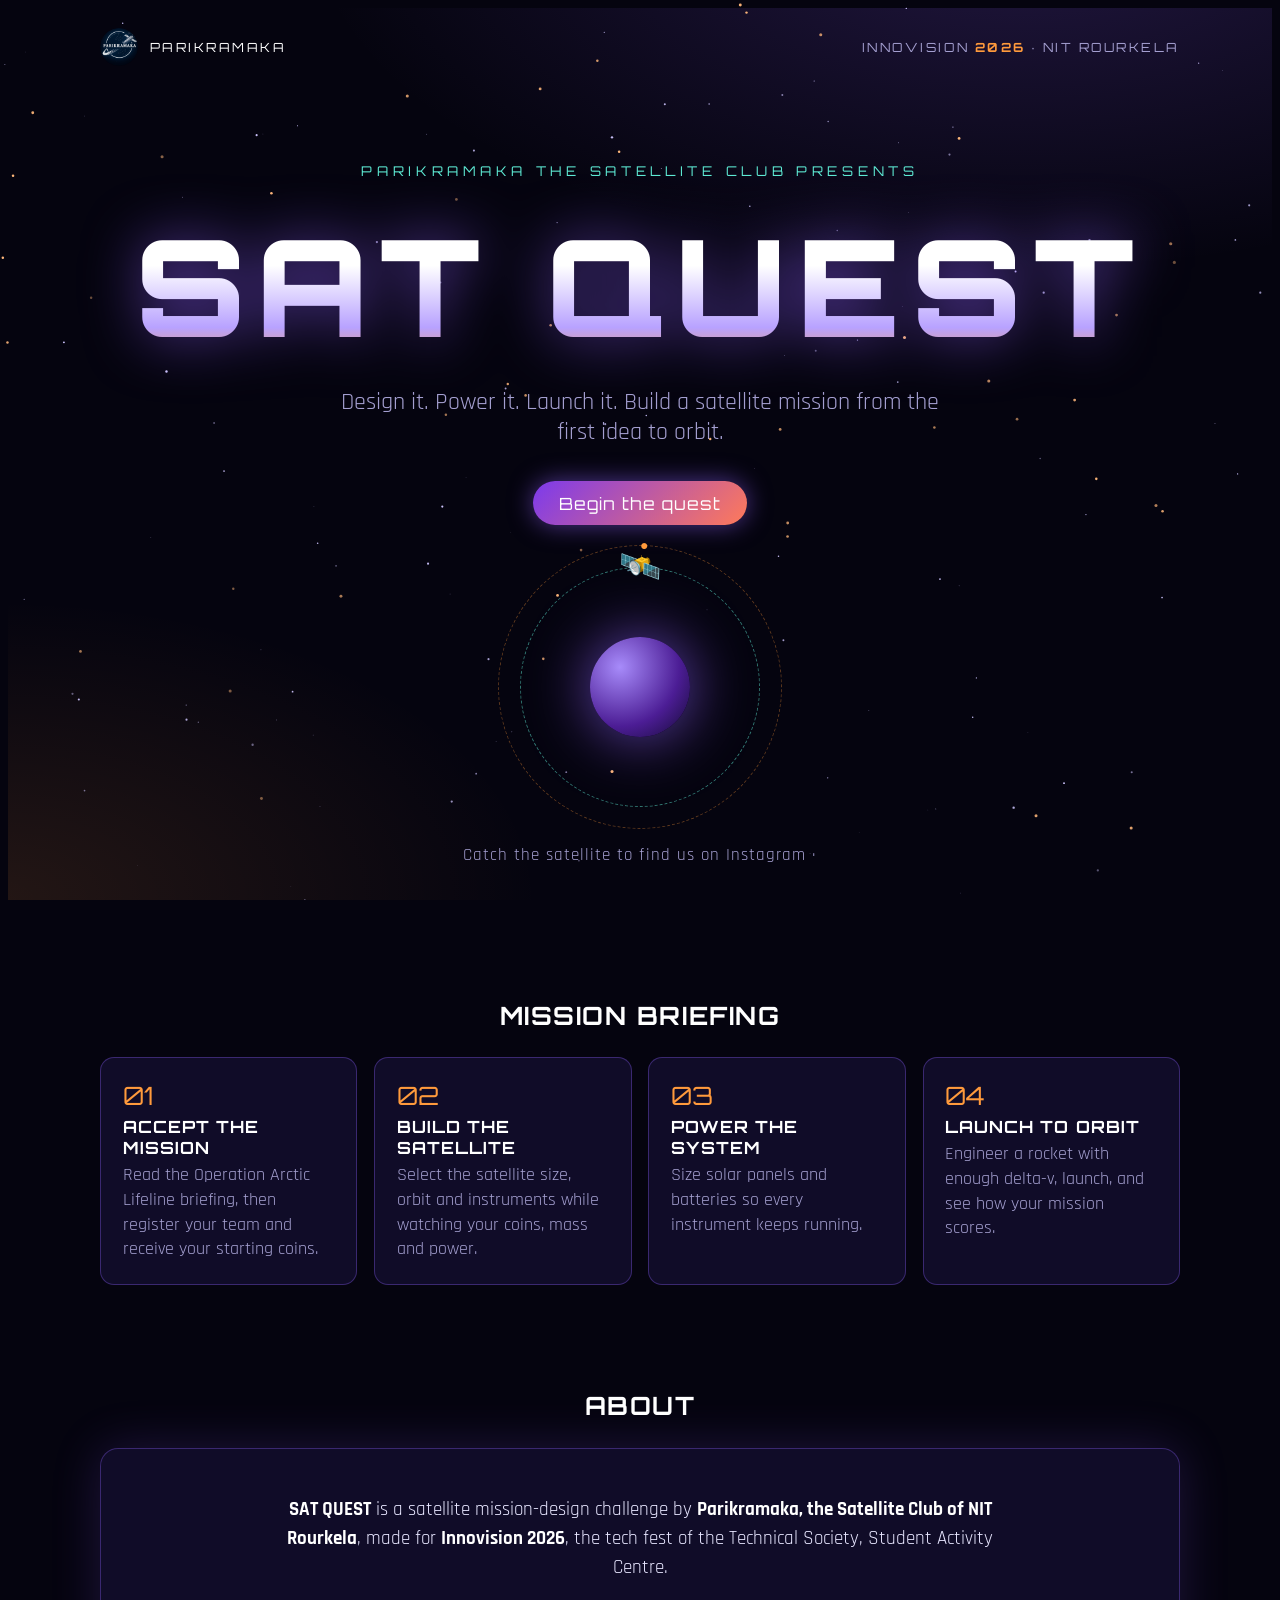
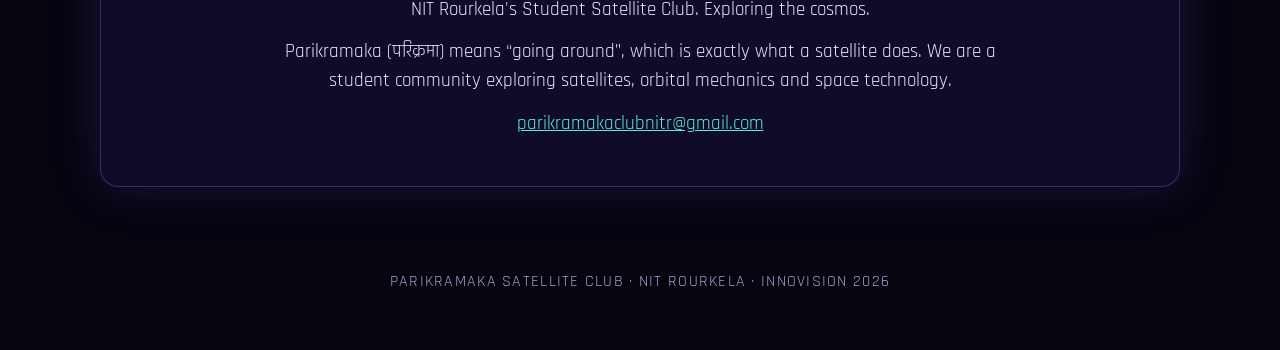
==== index.html @ 0bafdc27 "Initial SATQUEST release" ====
<!DOCTYPE html>
<html lang="en">
<head>
<meta charset="utf-8">
<meta name="viewport" content="width=device-width, initial-scale=1">
<link rel="icon" href="images/parikrama-logo.png"><title>SAT QUEST | Parikramaka Satellite Club, NIT Rourkela</title>
<link rel="preconnect" href="https://fonts.googleapis.com">
<link rel="stylesheet" href="https://fonts.googleapis.com/css2?family=Orbitron:wght@500;700;900&family=Rajdhani:wght@400;500;600;700&display=swap">
<link rel="stylesheet" href="css/satquest.css">
<script src="js/config.js"></script>
<script src="js/satquest-core.js"></script>
</head>
<body class="sq-home">
<canvas id="stars"></canvas>
<section id="sqBrief" class="sqbrief" hidden aria-labelledby="sqBriefTitle">
  <div class="sqbrief-in">
    <div class="sq-eyebrow">CLASSIFIED MISSION BRIEFING</div>
    <h1 id="sqBriefTitle" class="sqbrief-title">OPERATION ARCTIC LIFELINE</h1>
    <svg class="sqbrief-hero" viewBox="0 0 800 260" role="img" aria-label="Earth seen from orbit with a satellite on a highly inclined elliptical orbit linking to an Arctic research station">
      <defs>
        <radialGradient id="bgE" cx="50%" cy="35%" r="70%"><stop offset="0" stop-color="#5eead4" stop-opacity=".95"/><stop offset=".55" stop-color="#2b5fb8"/><stop offset="1" stop-color="#0b1440"/></radialGradient>
        <linearGradient id="bgIce" x1="0" y1="0" x2="0" y2="1"><stop offset="0" stop-color="#e8f7ff"/><stop offset="1" stop-color="#9fd8ee"/></linearGradient>
      </defs>
      <g fill="#cfc6ff"><circle cx="40" cy="30" r="1.5"/><circle cx="120" cy="80" r="1"/><circle cx="700" cy="40" r="1.5"/><circle cx="640" cy="110" r="1"/><circle cx="90" cy="200" r="1"/><circle cx="740" cy="190" r="1.2"/><circle cx="330" cy="22" r="1"/></g>
      <circle cx="400" cy="400" r="270" fill="url(#bgE)"/>
      <path d="M 235 196 Q 400 112 565 196 Q 520 150 400 140 Q 280 150 235 196 Z" fill="url(#bgIce)" opacity=".95"/>
      <ellipse cx="400" cy="130" rx="300" ry="95" fill="none" stroke="#8b5cf6" stroke-width="2" stroke-dasharray="3 7" transform="rotate(-8 400 130)"/>
      <ellipse cx="400" cy="150" rx="150" ry="205" fill="none" stroke="#ff9a3c" stroke-width="2" stroke-dasharray="8 6" transform="rotate(14 400 150)"/>
      <g transform="translate(528 38)"><rect x="-10" y="-5" width="20" height="10" rx="2" fill="#ff9a3c"/><rect x="-24" y="-3" width="12" height="6" fill="#8b5cf6"/><rect x="12" y="-3" width="12" height="6" fill="#8b5cf6"/></g>
      <path d="M 520 46 Q 470 120 412 150" fill="none" stroke="#5eead4" stroke-width="2.5" stroke-dasharray="2 6" stroke-linecap="round"/>
      <path d="M 520 52 Q 480 112 418 156" fill="none" stroke="#5eead4" stroke-width="1" opacity=".5"/>
      <g transform="translate(400 146)"><path d="M -14 8 A 14 14 0 0 1 14 8 Z" fill="#fff"/><rect x="-18" y="8" width="36" height="3" fill="#0b1440"/><line x1="0" y1="-6" x2="0" y2="-20" stroke="#fff" stroke-width="2"/><circle cx="0" cy="-22" r="3" fill="#ff9a3c"/></g>
      <text x="400" y="248" fill="#a49fd0" font-family="Rajdhani,sans-serif" font-size="14" text-anchor="middle" letter-spacing="3">ARCTIC OUTPOST &middot; HIGH-INCLINATION ORBIT &middot; DATA LINK</text>
    </svg>

    <div class="sqbrief-grid">
      <article class="sqbrief-card">
        <svg viewBox="0 0 240 120" role="img" aria-label="Arctic research station under an aurora"><rect width="240" height="120" fill="#0a0f2e"/><path d="M0 40 Q 60 10 120 36 T 240 24 V 60 Q 180 70 120 56 T 0 64 Z" fill="#5eead4" opacity=".28"/><path d="M0 60 Q 80 36 150 56 T 240 48 V 70 Q 160 80 90 70 T 0 78 Z" fill="#8b5cf6" opacity=".3"/><path d="M0 92 Q 60 82 120 92 T 240 90 V 120 H 0 Z" fill="#dff3ff"/><path d="M0 104 Q 80 98 140 106 T 240 102 V 120 H 0 Z" fill="#b6e3f5"/><path d="M92 92 A 22 22 0 0 1 136 92 Z" fill="#ff9a3c"/><rect x="110" y="82" width="8" height="10" fill="#0a0f2e"/><line x1="160" y1="92" x2="160" y2="58" stroke="#e8e6ff" stroke-width="2"/><path d="M148 62 Q160 48 172 62" fill="none" stroke="#e8e6ff" stroke-width="2"/><circle cx="160" cy="56" r="2.5" fill="#ff9a3c"/><g fill="#fff"><circle cx="30" cy="14" r="1"/><circle cx="200" cy="10" r="1"/><circle cx="70" cy="26" r="1"/></g></svg>
        <h2>THE BACKGROUND</h2>
        <p>Global climate research heavily relies on data gathered from the most extreme environments on Earth. Currently, an international team of scientists has established a crucial, year-round research outpost deep within the Arctic Circle. This region experiences harsh environmental conditions, prolonged periods of darkness, and absolute geographical isolation.</p>
      </article>
      <article class="sqbrief-card crisis">
        <svg viewBox="0 0 240 120" role="img" aria-label="An equatorial satellite whose signal is blocked by the curvature of the Earth"><rect width="240" height="120" fill="#0a0f2e"/><circle cx="120" cy="190" r="110" fill="#2b5fb8"/><path d="M 40 118 Q 120 62 200 118 Q 160 92 120 90 Q 80 92 40 118 Z" fill="#e8f7ff"/><circle cx="120" cy="86" r="3" fill="#ff9a3c"/><g transform="translate(206 70)"><rect x="-6" y="-3" width="12" height="6" fill="#ff9a3c"/><rect x="-15" y="-2" width="8" height="4" fill="#8b5cf6"/><rect x="7" y="-2" width="8" height="4" fill="#8b5cf6"/></g><path d="M 200 74 L 140 90" stroke="#ff4d6d" stroke-width="2" stroke-dasharray="4 4"/><g stroke="#ff4d6d" stroke-width="3" stroke-linecap="round"><line x1="146" y1="68" x2="158" y2="80"/><line x1="158" y1="68" x2="146" y2="80"/></g></svg>
        <h2>THE CRISIS</h2>
        <p>The research team is facing a critical logistical emergency. Their polar location is a severe "dead zone" for standard global networks. Because most conventional space infrastructure orbits directly over the equator, the physical curvature of the Earth permanently blocks their signals from reaching the Arctic outpost. Without a stable, high-bandwidth connection, the team is completely cut off, unable to transmit their heavy climate models back to headquarters and, crucially, unable to call for emergency support.</p>
      </article>
      <article class="sqbrief-card">
        <svg viewBox="0 0 240 120" role="img" aria-label="A satellite on an elliptical orbit above the pole linking to the outpost"><rect width="240" height="120" fill="#0a0f2e"/><circle cx="120" cy="205" r="120" fill="#2b5fb8"/><path d="M 60 106 Q 120 74 180 106 Q 150 90 120 88 Q 90 90 60 106 Z" fill="#e8f7ff"/><ellipse cx="120" cy="64" rx="104" ry="46" fill="none" stroke="#8b5cf6" stroke-width="1.5" stroke-dasharray="3 5"/><g transform="translate(168 26)"><rect x="-6" y="-3" width="12" height="6" fill="#ff9a3c"/><rect x="-15" y="-2" width="8" height="4" fill="#8b5cf6"/><rect x="7" y="-2" width="8" height="4" fill="#8b5cf6"/></g><path d="M 164 32 Q 148 62 124 88" fill="none" stroke="#5eead4" stroke-width="2" stroke-dasharray="2 5" stroke-linecap="round"/><path d="M 112 90 A 8 8 0 0 1 128 90 Z" fill="#ff9a3c"/></svg>
        <h2>THE DIRECTIVE</h2>
        <p>Your space agency has been contracted to bridge this geographical gap. You must design and launch a specialized space mission to establish a continuous, reliable link with the isolated researchers. To succeed, your team must analyze the geographical constraints of the target area, select the appropriate onboard technology to process and transmit heavy data loads, and calculate the exact trajectory required to keep the outpost connected to the outside world.</p>
      </article>
    </div>
    <div class="sqbrief-act"><button class="fancy" id="sqAccept">ACCEPT MISSION</button> <button class="sq-cancel" id="sqBriefX">Back</button></div>
  </div>
</section>

<div id="sqModal" class="sqmodal" hidden><div class="sqbox2">
  <div class="sq-eyebrow">MISSION CONTROL</div>
  <h2>Register your team</h2>
  <p id="sqRules"></p>
  <label class="sqlab" for="sqTeam">Team name</label>
  <input id="sqTeam" maxlength="30" placeholder="Team name" autocomplete="off">
  <label class="sqlab" for="sqCoinsIn">Starting coins (organiser enters this)</label>
  <input id="sqCoinsIn" type="number" inputmode="numeric" min="1" step="1" placeholder="e.g. 600">
  <label class="sqlab" for="sqPassword">Mission password</label>
  <input id="sqPassword" type="password" inputmode="numeric" maxlength="6" placeholder="Enter organiser password" autocomplete="off">
  <div class="sqerr" id="sqErr" role="alert" aria-live="polite"></div>
  <button class="fancy" id="sqGo">BEGIN MISSION</button> <button class="sq-cancel" id="sqX">Cancel</button>
</div></div>
<div class="sq-wrap">
  <div class="sq-top"><span class="sq-brand"><img src="images/parikrama-logo.png" alt="Parikramaka logo"><span>PARIKRAMAKA</span></span><span>INNOVISION <b>2026</b> &middot; NIT ROURKELA</span></div>

  <section class="sq-hero">
    
    <div class="sq-eyebrow">PARIKRAMAKA THE SATELLITE CLUB PRESENTS</div>
    <h1 class="sq-title">SAT QUEST</h1>
    <p class="sq-tag">Design it. Power it. Launch it. Build a satellite mission from the first idea to orbit.</p>
    <button class="fancy sq-cta" id="begin">Begin the quest</button>
    <div class="sq-orbit">
      <div class="ring r2"></div>
      <div class="ring" id="ring"><a class="sat" id="sat" href="https://www.instagram.com/parikramaka_nitr/" target="_blank" rel="noopener" aria-label="Parikramaka on Instagram">🛰️</a></div>
      <a class="planet" id="planet" href="https://github.com/himanshupradhann" target="_blank" rel="noopener" aria-label="GitHub"></a>
    </div>
    <p class="sq-hint" id="hint">Catch the satellite to find us on Instagram &middot;</p>
    </section>

  <section class="sq-sec">
    <h2>MISSION BRIEFING</h2>
    <div class="sq-grid">
      <div class="sq-card"><div class="n">01</div><h3>ACCEPT THE MISSION</h3><p>Read the Operation Arctic Lifeline briefing, then register your team and receive your starting coins.</p></div>
      <div class="sq-card"><div class="n">02</div><h3>BUILD THE SATELLITE</h3><p>Select the satellite size, orbit and instruments while watching your coins, mass and power.</p></div>
      <div class="sq-card"><div class="n">03</div><h3>POWER THE SYSTEM</h3><p>Size solar panels and batteries so every instrument keeps running.</p></div>
      <div class="sq-card"><div class="n">04</div><h3>LAUNCH TO ORBIT</h3><p>Engineer a rocket with enough delta-v, launch, and see how your mission scores.</p></div>
    </div>
  </section>

  <section class="sq-sec" id="about">
    <h2>ABOUT</h2>
    <div class="sq-about">
      <p><strong>SAT QUEST</strong> is a satellite mission-design challenge by <strong>Parikramaka, the Satellite Club of NIT Rourkela</strong>, made for <strong>Innovision 2026</strong>, the tech fest of the Technical Society, Student Activity Centre.</p>
      <p>NIT Rourkela's Student Satellite Club. Exploring the cosmos.</p>
      <p>Parikramaka (परिक्रमा) means &ldquo;going around&rdquo;, which is exactly what a satellite does. We are a student community exploring satellites, orbital mechanics and space technology.</p>
      <p><a href="mailto:parikramakaclubnitr@gmail.com">parikramakaclubnitr@gmail.com</a></p>
    </div>
  </section>

  <div class="sq-foot">PARIKRAMAKA SATELLITE CLUB &middot; NIT ROURKELA &middot; INNOVISION 2026</div>
</div>
<script>
(function(){
var $=function(i){return document.getElementById(i)},brief=$('sqBrief'),m=$('sqModal'),team=$('sqTeam'),coins=$('sqCoinsIn'),password=$('sqPassword'),err=$('sqErr'),Core=window.SQCore;
$('sqRules').innerHTML='You have <b>'+((window.SQ&&SQ.TIME_LIMIT_MIN)||20)+' minutes</b> once you press Begin Mission. Your coin balance is shown at all times.';
function openBrief(){brief.hidden=false;document.body.classList.add('sq-lock');brief.scrollTop=0;if(history.replaceState)history.replaceState(null,'','#briefing')}
function closeAll(){brief.hidden=true;m.hidden=true;document.body.classList.remove('sq-lock');if(history.replaceState)history.replaceState(null,'',location.pathname)}
function openStart(){brief.hidden=true;m.hidden=false;err.textContent='';password.value='';team.focus()}
var s=Core.session();
if(s&&!s.done){ // a team is mid-mission on this phone: offer to resume, never wipe silently
  var r=document.createElement('button');r.className='fancy sq-cta';r.textContent='Resume mission: '+s.team;r.style.marginLeft='.6rem';
  r.onclick=function(){location.href='advanced.html'};$('begin').parentNode.insertBefore(r,$('begin').nextSibling)}
$('begin').onclick=openBrief;$('sqBriefX').onclick=closeAll;$('sqAccept').onclick=openStart;$('sqX').onclick=closeAll;
if(location.hash==='#briefing'||location.hash==='#start')openBrief();
function go(){var t=team.value.trim(),c=parseInt(coins.value,10);
 if(password.value!=='987654'){err.textContent='Incorrect mission password. Please contact the organiser.';password.focus();return}
 if(t.length<2){err.textContent='Please enter a team name.';return}
 if(!(c>0)||String(coins.value).indexOf('.')>=0){err.textContent='Enter the starting coins as a whole number above 0.';return}
 var cur=Core.session();
 if(cur&&!cur.done&&!confirm('Team "'+cur.team+'" is still mid-mission on this phone. Starting a new team will erase its saved progress. Continue?'))return;
 if(!Core.begin(t,c)){err.textContent='Could not save on this browser. Turn off private browsing and try again.';return}
 location.href='advanced.html'}
$('sqGo').onclick=go;team.onkeydown=function(e){if(e.key==='Enter')coins.focus()};coins.onkeydown=function(e){if(e.key==='Enter')password.focus()};password.onkeydown=function(e){if(e.key==='Enter')go()};
})();
(function(){var ring=document.getElementById('ring'),sat=document.getElementById('sat'),pl=document.getElementById('planet'),h=document.getElementById('hint'),d=h.innerHTML;
function on(t){return function(){ring.classList.add('paused');h.textContent=t}}function off(){ring.classList.remove('paused');h.innerHTML=d}
sat.addEventListener('mouseenter',on('Satellite locked. Follow Parikramaka on Instagram'));sat.addEventListener('mouseleave',off);
sat.addEventListener('focus',on('Satellite locked. Follow Parikramaka on Instagram'));sat.addEventListener('blur',off);
pl.addEventListener('mouseenter',function(){h.textContent='Open our GitHub'});pl.addEventListener('mouseleave',function(){h.innerHTML=d})})();
(function(){var c=document.getElementById('stars'),x=c.getContext('2d'),s=[];
function r(){c.width=innerWidth;c.height=innerHeight;s=[];for(var i=0;i<160;i++)s.push({x:Math.random()*c.width,y:Math.random()*c.height,r:Math.random()*1.4+.2,p:Math.random()*6})}
function d(t){x.clearRect(0,0,c.width,c.height);s.forEach(function(a){x.globalAlpha=.4+.6*Math.abs(Math.sin(t/1200+a.p));x.fillStyle=a.r>1.2?'#ffb77a':'#cfc6ff';x.beginPath();x.arc(a.x,a.y,a.r,0,7);x.fill()});requestAnimationFrame(d)}
addEventListener('resize',r);r();d(0)})();
document.addEventListener('keydown', function (event) {
    if (
        event.key === 'F12' ||
        (event.ctrlKey && event.key === 'U') ||
        (event.ctrlKey && event.shiftKey && (event.key === 'I' || event.key === 'J'))
    ) {
        event.preventDefault();
    }
});

</script>
</body>
</html>
---- css/satquest.css ----
:root{--bg:#05040f;--panel:rgba(20,16,48,.78);--line:rgba(139,92,246,.35);--violet:#8b5cf6;--teal:#5eead4;--orange:#ff9a3c;--text:#e8e6ff;--muted:#a49fd0}
html,body{background:var(--bg)!important;color:var(--text)!important;font-family:'Rajdhani','Helvetica Neue',Arial,sans-serif!important;font-size:105%}
body{background:radial-gradient(1200px 600px at 80% -10%,rgba(139,92,246,.22),transparent 60%),radial-gradient(900px 500px at 0% 100%,rgba(255,154,60,.12),transparent 60%),var(--bg)!important;background-attachment:fixed!important}
h1,h2,h3,h4,#bar h1,button.fancy,nav a{font-family:'Orbitron','Rajdhani',sans-serif!important;letter-spacing:.06em}
h1,h2,h3,h4,strong,label{color:#fff!important}
a{color:var(--teal)}
header,#bar,.dropdown{background:rgba(5,4,15,.88)!important;background-image:none!important;border-bottom:1px solid var(--line);backdrop-filter:blur(8px)}
.sq-logo{font-family:'Orbitron',sans-serif;font-weight:900;color:#fff;letter-spacing:.18em;font-size:1.05em;text-decoration:none}
.sq-logo b{color:var(--orange);margin-left:.35em;font-weight:900}
#bar a{text-decoration:none}
nav{background:rgba(10,8,30,.85)!important;border-bottom:1px solid var(--line)}
nav a{color:var(--text)!important}nav a:hover{color:var(--teal)!important}
.view,.padded,.container,.fullpage{color:var(--text)}
.fullpage .container,#messages>*,#summary>*{background:var(--panel)!important;border:1px solid var(--line);border-radius:14px;box-shadow:0 0 40px rgba(139,92,246,.2)}
.list>*,.item,.option,.listitem,.card{background:var(--panel)!important;border:1px solid var(--line)!important;color:var(--text)!important;border-radius:10px}
.list>*:hover,.item:hover,.option:hover{border-color:var(--teal)!important;box-shadow:0 0 18px rgba(94,234,212,.35)}
.selected,.active,.chosen{border-color:var(--orange)!important;box-shadow:0 0 22px rgba(255,154,60,.45)!important}
.blueprint,.isogrid{background-color:#0a0820!important;border:1px solid var(--line);border-radius:12px}
button.fancy,button.btn,.btn{background:linear-gradient(135deg,#7c3aed,#ff7a59)!important;color:#fff!important;border:0!important;border-radius:999px;padding:.7em 1.6em;text-shadow:none;box-shadow:0 0 24px rgba(139,92,246,.55);cursor:pointer}
button.fancy:hover{filter:brightness(1.15);box-shadow:0 0 34px rgba(255,154,60,.6)}
button.fancy:disabled{background:#2a2750!important;box-shadow:none;color:#777!important}
select,input{background:#0e0b2a;color:var(--text);border:1px solid var(--line);border-radius:6px}
.coin-icon,.weight-icon,.power-icon{filter:hue-rotate(40deg)}
#progressbar{background:#120f30!important}.progress-inner{background:linear-gradient(90deg,var(--violet),var(--teal),var(--orange))!important}
#overlay{background:#05040f!important;color:var(--teal);font-family:'Orbitron',sans-serif;letter-spacing:.2em}
/* landing page */
body.sq-home{overflow-x:hidden}
#stars{position:fixed;inset:0;z-index:0;width:100%;height:100%}
.sq-wrap{position:relative;z-index:1;max-width:1080px;margin:0 auto;padding:0 1.4rem}
.sq-top{display:flex;justify-content:space-between;align-items:center;padding:1.2rem 0;font-family:'Orbitron',sans-serif;font-size:.75rem;letter-spacing:.2em;color:var(--muted)}
.sq-top b{color:var(--orange)}
.sq-hero{text-align:center;padding:4.5rem 0 3rem}
.sq-eyebrow{font-family:'Orbitron',sans-serif;letter-spacing:.35em;font-size:.8rem;color:var(--teal)}
.sq-title{font-family:'Orbitron',sans-serif;font-weight:900;font-size:clamp(3rem,12vw,8rem);line-height:1;margin:.3em 0 .1em;letter-spacing:.08em;background:linear-gradient(180deg,#fff 30%,#b8a2ff 70%,var(--orange));-webkit-background-clip:text;background-clip:text;color:transparent!important;filter:drop-shadow(0 0 28px rgba(139,92,246,.6))}
.sq-tag{font-size:1.4rem;color:var(--muted);max-width:640px;margin:0 auto 2rem}
.sq-orbit{position:relative;width:200px;height:200px;margin:2.5rem auto 0}
.sq-orbit .planet{position:absolute;inset:55px;display:block;cursor:pointer;transition:.3s;border-radius:50%;background:radial-gradient(circle at 30% 30%,#a78bfa,#4c1d95 60%,#120a30);box-shadow:0 0 60px rgba(139,92,246,.7)}
.sq-orbit .ring{position:absolute;inset:0;border:1px dashed rgba(94,234,212,.5);border-radius:50%;animation:spin 9s linear infinite;pointer-events:none;z-index:2}
.sq-orbit .sat{position:absolute;top:-20px;left:50%;margin-left:-20px;width:40px;height:40px;display:flex;align-items:center;justify-content:center;font-size:28px;text-decoration:none;pointer-events:auto;cursor:pointer;animation:spin 9s linear infinite reverse;border-radius:50%;transition:box-shadow .2s}
.sq-orbit .sat:hover,.sq-orbit .sat:focus{box-shadow:0 0 22px 6px rgba(255,154,60,.7);background:rgba(255,154,60,.15);outline:none}
.sq-orbit .ring.paused,.sq-orbit .ring.paused .sat{animation-play-state:paused}
.sq-orbit .planet:hover{box-shadow:0 0 90px rgba(94,234,212,.8);transform:scale(1.06)}
.sq-hint{text-align:center;color:var(--muted);font-size:1rem;letter-spacing:.06em;margin-top:2.2rem;min-height:1.5em}
.sq-brand{display:flex;align-items:center;gap:.7rem;color:#fff}.sq-brand img{width:38px;height:38px;border-radius:50%}
.sq-herologo{width:130px;height:130px;border-radius:50%;box-shadow:0 0 40px rgba(139,92,246,.6);margin-bottom:1.2rem}
.sq-club{width:30px;height:30px;border-radius:50%;vertical-align:middle;margin-right:.6rem}
.requirements{display:none!important}
.sq-orbit .ring.r2{inset:-22px;border-color:rgba(255,154,60,.35);animation-duration:16s;animation-direction:reverse}
.sq-orbit .ring.r2:before{content:"●";position:absolute;left:50%;color:var(--orange);font-size:14px;top:-9px}
@keyframes spin{to{transform:rotate(360deg)}}
.sq-sec{padding:2.5rem 0}
.sq-sec h2{font-size:1.5rem;text-align:center;margin-bottom:1.6rem}
.sq-grid{display:grid;grid-template-columns:repeat(auto-fit,minmax(220px,1fr));gap:1rem}
.sq-card{background:var(--panel);border:1px solid var(--line);border-radius:14px;padding:1.3rem;transition:.25s}
.sq-card:hover{transform:translateY(-4px);border-color:var(--teal);box-shadow:0 0 28px rgba(94,234,212,.3)}
.sq-card .n{font-family:'Orbitron',sans-serif;color:var(--orange);font-size:1.5rem}
.sq-card h3{margin:.3em 0;font-size:1rem}
.sq-card p{color:var(--muted);margin:0;line-height:1.4}
.sq-about{background:var(--panel);border:1px solid var(--line);border-radius:18px;padding:2rem;box-shadow:0 0 50px rgba(139,92,246,.2);text-align:center}
.sq-about p{max-width:760px;margin:.8rem auto;color:var(--text);font-size:1.15rem;line-height:1.5}
.sq-foot{text-align:center;color:var(--muted);padding:2.5rem 0 3rem;font-size:.95rem;letter-spacing:.08em}
.sq-cta{display:inline-block;text-decoration:none;font-size:1rem}

/* ===== builder pages: full dark theme ===== */
section.view,section.view.slide,#main{background:transparent!important}
section.view .padded,.padder,.holder-inner,.list-right,.slider-container,li.stage,.paddedsmall{background:var(--panel)!important;color:var(--text)!important;border-color:var(--line)!important}
section.view .padded{backdrop-filter:blur(4px)}
section.view p,section.view li,section.view span,section.view div{color:var(--text)}
section.view h1,section.view h2,section.view h3{color:#fff!important}
/* type & mission cards: replace red/green/blue/purple blocks with a unified neon palette */
.holder .image{background:linear-gradient(135deg,#2a1466,#5b21b6 60%,#7c3aed)!important;border-radius:14px 14px 0 0;border:1px solid var(--line);border-bottom:0}
.holder .image:has(+ .padded){box-shadow:inset 0 -30px 40px rgba(5,4,15,.5)}
.holder .padded,.holder-inner{border:1px solid var(--line);border-top:0!important;border-radius:0 0 14px 14px}
.holder:hover .image{background:linear-gradient(135deg,#0f766e,#5eead4 120%)!important}
.holder:hover{filter:drop-shadow(0 0 18px rgba(94,234,212,.35))}
.holder .image img,img.icon,.icon{filter:drop-shadow(0 0 6px rgba(94,234,212,.7))}
.holder.COMMS .image,.holder.comms .image{background:linear-gradient(135deg,#3b1a7a,#8b5cf6)!important}
.holder.EO .image,.holder.eo .image{background:linear-gradient(135deg,#064e4a,#14b8a6)!important}
.holder.NAV .image,.holder.nav .image{background:linear-gradient(135deg,#7c2d12,#ff9a3c)!important}
/* section headers/nav tabs */
nav li,nav li.padded{background:transparent!important}
nav a{background:transparent!important}
nav li.next a:after,nav li.prev a:before{color:var(--orange)!important}
nav li.current a,nav a.current,nav .selected a{color:var(--orange)!important;border-bottom:2px solid var(--orange)}
/* lists */
.list-right,.list .item,li.stage{border:1px solid var(--line)!important;border-radius:10px;margin:.35em 0}
.list-right:hover,li.stage:hover{border-color:var(--teal)!important;box-shadow:0 0 16px rgba(94,234,212,.35)}
li.stage.selected,.list-right.selected{border-color:var(--orange)!important;background:rgba(255,154,60,.12)!important;box-shadow:0 0 20px rgba(255,154,60,.4)}
/* meters & sliders */
.meter{background:#16123a!important;border:1px solid var(--line)}
.meter>div,.meter .bar,.meter-inner{background:linear-gradient(90deg,var(--violet),var(--teal))!important}
input[type=range]{accent-color:var(--orange)}
/* blueprint grids: neon grid */
.blueprint,.isogrid{background-image:linear-gradient(rgba(139,92,246,.18) 1px,transparent 1px),linear-gradient(90deg,rgba(139,92,246,.18) 1px,transparent 1px)!important;background-size:28px 28px!important;background-color:#070518!important}
/* top bar stats */
.togglecost,.togglemass,.togglepower,.togglebtn{color:var(--text)!important;background:transparent!important}
.togglecost:hover,.togglemass:hover,.togglepower:hover{color:var(--teal)!important}
.dropdown li button,menu button{color:var(--text)!important;background:transparent!important}
.dropdown li:hover{background:rgba(139,92,246,.25)!important}
/* launch screen */
section#launch{background:radial-gradient(800px 400px at 50% 0,rgba(139,92,246,.25),transparent 70%),#05040f!important}
#fixme{color:var(--orange)!important;border:1px solid var(--orange);border-radius:8px}
table{color:var(--text)}th,td{border-color:var(--line)!important}
a.close{color:var(--orange)!important}
::-webkit-scrollbar{width:10px}::-webkit-scrollbar-thumb{background:#3b2a8a;border-radius:6px}::-webkit-scrollbar-track{background:#0b0a1a}

/* satellite / rocket blocks: grey -> violet-teal */
.rocket-holder .stage{filter:sepia(1) hue-rotate(215deg) saturate(2.6) brightness(.95)}

nav h2,section.view nav h2,.row-top h2{opacity:1!important;color:#fff!important;text-shadow:0 0 14px rgba(139,92,246,.8)}
.row-top p,.row-top .intro{color:var(--muted)!important;position:relative}

/* fixes: heading dimmed by nav overlay, coloured list bars */
nav{background:transparent!important;pointer-events:none}
nav a,nav li{pointer-events:auto}
.row-top h2,section.view h2{position:relative;z-index:3}
.list li .list-left,.list .list-left,.list-left{background:linear-gradient(180deg,#4c1d95,#8b5cf6)!important;border-color:transparent!important}
.list li:hover .list-left{background:linear-gradient(180deg,#0f766e,#5eead4)!important}
.list li.selected .list-left{background:linear-gradient(180deg,#c2410c,#ff9a3c)!important}
.list li{background:var(--panel)!important;border:1px solid var(--line)!important;border-radius:10px;overflow:hidden}
.list li.selected{border-color:var(--orange)!important;box-shadow:0 0 20px rgba(255,154,60,.4)}
.list li .list-right{background:transparent!important;border:0!important;box-shadow:none!important}
.stage{border-radius:10px}
.list-bar,.list li .list-bar,[class*="bg-"].list-bar{background:linear-gradient(180deg,#4c1d95,#8b5cf6)!important}
.list li.selected .list-bar{background:linear-gradient(180deg,#c2410c,#ff9a3c)!important}
.list li:hover .list-bar{background:linear-gradient(180deg,#0f766e,#5eead4)!important}
.power-icon,.baritem .power-icon{filter:hue-rotate(20deg) saturate(.8)}

/* rocket builder */
.rocket-builder,.slider,.slider-container,.slider ul,.slider-container .slider{background:rgba(10,8,32,.6)!important}
.slider button.prev,.slider button.next{background:transparent!important;color:var(--orange)!important}
li.stage .stage-holder{background:transparent!important}
li.stage .part,.stage .part{background:linear-gradient(90deg,rgba(139,92,246,.55),rgba(94,234,212,.35))!important}
li.stage{border:1px solid var(--orange)!important}
.sq-logo:focus,#bar a:focus{outline:none}
.sq-title{padding-bottom:.15em}
.sq-orbit{width:240px;height:240px}
.sq-orbit .planet{inset:70px}
.sq-orbit .sat{font-size:34px;width:48px;height:48px;margin-left:-24px;top:-24px}

/* nav buttons must stay clickable */
.row-top h2,section.view h2,.row-top p,section.view .row-top p{pointer-events:none}
nav{pointer-events:none;z-index:10}
nav ol,nav li,nav a,nav a *{pointer-events:auto;cursor:pointer}
nav a{position:relative;z-index:11}

/* keep title + Back / Next buttons pinned while scrolling */
nav{position:absolute!important;top:0;left:0;right:0;height:3em;z-index:50}
section.view .row-top{position:sticky!important;top:58px;z-index:60;background:rgba(5,4,15,.94);border-bottom:1px solid var(--line);backdrop-filter:blur(6px)}
nav li a{background:rgba(10,8,30,.92)!important;border:1px solid var(--line);border-radius:999px;padding:0 1.1em!important;display:inline-flex;align-items:center;height:2.2em;margin:.35em .9em;box-shadow:0 0 18px rgba(139,92,246,.35)}
nav li a:hover{border-color:var(--orange)}
nav a.disabled{opacity:.35;pointer-events:none!important;box-shadow:none}
section.view .row-top{top:56px}
section.view .row-top p{font-size:.88em;line-height:1.3;margin:.2em 1em .5em}

/* timer + result screen */
#sqTimer{position:absolute;left:50%;top:6px;transform:translateX(-50%);text-align:center;font-family:'Orbitron',sans-serif;color:#fff;line-height:1.1;pointer-events:none;z-index:5}
#sqTimer .tm{font-size:1.35rem;font-weight:700;letter-spacing:.12em;text-shadow:0 0 12px rgba(94,234,212,.8)}
#sqTimer small{display:block;font-size:.6rem;letter-spacing:.2em;color:var(--muted);text-transform:uppercase}
#sqTimer.warn .tm{color:var(--orange);text-shadow:0 0 14px rgba(255,154,60,.9)}
#sqTimer.danger .tm{color:#ff4d6d;text-shadow:0 0 16px rgba(255,77,109,.9);animation:blink 1s steps(2) infinite}
@keyframes blink{50%{opacity:.45}}
#sqResult{position:fixed;inset:0;z-index:9999;display:flex;align-items:center;justify-content:center;background:rgba(5,4,15,.92);backdrop-filter:blur(6px);overflow:auto;padding:1rem}
#sqResult .sqbox{background:var(--panel);border:1px solid var(--line);border-radius:18px;padding:2rem 2.4rem;max-width:520px;width:100%;text-align:center;box-shadow:0 0 60px rgba(139,92,246,.45)}
.sqk{font-family:'Orbitron',sans-serif;letter-spacing:.3em;color:var(--teal);font-size:.8rem}
#sqResult h2{margin:.4em 0 .2em}
.sqscore{font-family:'Orbitron',sans-serif;font-size:4.5rem;font-weight:900;background:linear-gradient(180deg,#fff,var(--orange));-webkit-background-clip:text;background-clip:text;color:transparent}
.sqscore small{font-size:1.2rem;color:var(--muted);-webkit-text-fill-color:var(--muted)}
#sqResult table{width:100%;margin:.5rem 0;border-collapse:collapse}#sqResult td{padding:.4em;border-bottom:1px solid var(--line);text-align:left}#sqResult td:last-child{text-align:right;color:var(--orange);font-weight:700}
#sqResult ul{text-align:left;color:var(--muted)}
.sqmuted{color:var(--muted)}
.sqbtns{display:flex;gap:.8rem;justify-content:center;flex-wrap:wrap;margin-top:1rem}
.sqbtn{display:inline-block;text-decoration:none;cursor:pointer;border:0;color:#fff;font-family:'Orbitron',sans-serif;font-size:.85rem;padding:.8em 1.6em;border-radius:999px;background:linear-gradient(135deg,#7c3aed,#ff7a59);box-shadow:0 0 24px rgba(139,92,246,.55)}
.sqbtn.alt{background:transparent;border:1px solid var(--line);box-shadow:none}

/* team modal + leaderboard */
.sqmodal{position:fixed;inset:0;z-index:100;background:rgba(5,4,15,.85);backdrop-filter:blur(6px);display:flex;align-items:center;justify-content:center;padding:1rem}
.sqmodal[hidden]{display:none}
.sqbox2{background:var(--panel);border:1px solid var(--line);border-radius:18px;padding:2rem;max-width:440px;width:100%;text-align:center;box-shadow:0 0 60px rgba(139,92,246,.5)}
.sqbox2 input{width:100%;box-sizing:border-box;margin:.6rem 0;padding:.8em 1em;font:inherit;font-size:1.1rem;text-align:center}
.sqerr{color:#ff7a8a;min-height:1.3em}
.sq-cancel{background:none;border:0;color:var(--muted);cursor:pointer;font:inherit;margin-left:.6rem}
.sq-lb{margin-left:1rem;color:var(--teal);letter-spacing:.15em;font-family:'Orbitron',sans-serif;font-size:.8rem}
.lb{max-width:860px;margin:0 auto;padding:1rem}
.lb h1{text-align:center;font-size:clamp(2rem,6vw,3.4rem);margin:.4em 0}
.lb table{width:100%;border-collapse:collapse;font-size:1.25rem}
.lb th{font-family:'Orbitron',sans-serif;font-size:.7rem;letter-spacing:.2em;color:var(--muted);text-align:left;padding:.6em}
.lb td{padding:.75em .6em;border-bottom:1px solid var(--line)}
.lb tr:nth-child(2) td{color:var(--orange);font-weight:700}
.lb td.r{font-family:'Orbitron',sans-serif;color:var(--teal)}
.lb .msg{text-align:center;color:var(--muted);padding:2rem}

/* projector board */
.pj{max-width:1400px;margin:0 auto;padding:1rem 2rem}
.pj-head{text-align:center}
.pj-head h1{font-size:clamp(2.4rem,6vw,5rem);margin:.2em 0 0;letter-spacing:.14em}
.pj-live{color:var(--teal);font-family:'Orbitron',sans-serif;letter-spacing:.3em;font-size:.8rem}
.pj-live:before{content:"";display:inline-block;width:9px;height:9px;border-radius:50%;background:var(--teal);margin-right:.6em;animation:blink 1.4s infinite}
.pj-top{display:grid;grid-template-columns:repeat(3,1fr);gap:1.4rem;margin:2rem 0 1.6rem;align-items:end}
.pj-card{background:var(--panel);border:1px solid var(--line);border-radius:18px;text-align:center;padding:1.4rem .8rem;box-shadow:0 0 40px rgba(139,92,246,.25)}
.pj-card.p1{order:2;padding:2.4rem .8rem;border-color:var(--orange);box-shadow:0 0 60px rgba(255,154,60,.4)}
.pj-card.p2{order:1}.pj-card.p3{order:3}
.pj-rank{font-family:'Orbitron',sans-serif;color:var(--orange);font-size:1rem;letter-spacing:.3em}
.pj-name{font-size:clamp(1.4rem,2.6vw,2.4rem);font-weight:700;color:#fff;margin:.3em 0;word-break:break-word}
.pj-score{font-family:'Orbitron',sans-serif;font-size:clamp(2.4rem,5vw,4.6rem);font-weight:900;background:linear-gradient(180deg,#fff,var(--orange));-webkit-background-clip:text;background-clip:text;color:transparent}
.pj-meta{color:var(--muted);font-size:1.05rem}
.pj-list{width:100%;border-collapse:collapse;font-size:clamp(1.1rem,2vw,1.7rem)}
.pj-list td{padding:.55em .8em;border-bottom:1px solid var(--line)}
.pj-list td:first-child{font-family:'Orbitron',sans-serif;color:var(--muted);width:3em}
.pj-list td.s{text-align:right;font-family:'Orbitron',sans-serif;color:var(--teal);font-weight:700}
.pj-list td.m{text-align:right;color:var(--muted)}
.pj-msg{text-align:center;color:var(--muted);font-size:1.4rem;padding:2rem}
.pj-hint{text-align:center;color:var(--muted);font-size:.85rem;opacity:.6;margin-top:1rem}
#pjLock{position:fixed;inset:0;z-index:200;background:#05040f;display:flex;align-items:center;justify-content:center;flex-direction:column;gap:1rem}
#pjLock input{padding:.8em 1em;font-size:1.3rem;text-align:center;width:220px}

/* satellite palette: silver-blue body, gold foil empty bays, violet/teal solar panels */
.satellite-holder .satellite .slot .face.front,.satellite-holder .satellite .slot .face.back{background:linear-gradient(135deg,#eef1ff,#c7d0f5)!important}
.satellite-holder .satellite .slot .face.left,.satellite-holder .satellite .slot .face.right{background:linear-gradient(180deg,#9aa6dc,#6f7bc0)!important}
.satellite-holder .satellite .slot .face.top{background:linear-gradient(135deg,#ffffff,#dfe5ff)!important}
.satellite-holder .satellite .slot.slot-empty .face.front,.satellite-holder .satellite .slot.slot-empty .face.back{background:linear-gradient(135deg,#ffd58a,#ff9a3c)!important}
.satellite-holder .satellite .slot.slot-empty .face.left,.satellite-holder .satellite .slot.slot-empty .face.right{background:linear-gradient(180deg,#e8821f,#b45309)!important}
.satellite-holder .satellite .slot.slot-empty .face.top{background:linear-gradient(135deg,#ffe3ad,#ffc26b)!important}
.satellite-holder .satellite{filter:drop-shadow(0 0 22px rgba(94,234,212,.35))}
.list li:hover .list-bar{background:linear-gradient(180deg,#4c1d95,#8b5cf6)!important}
.list li:hover{border-color:var(--teal)!important}
section.view .row-top h2{margin:0!important;line-height:3em;height:3em;overflow:hidden}
.list li .list-left img,.list li .list-bar+img{border-radius:6px}

/* ===== dark-theme fixes: instrument icons, satellite faces, isometric grid ===== */
/* filled satellite slots: deep indigo instead of near-white silver */
.satellite-holder .satellite .slot:not(.slot-empty) .face.front,.satellite-holder .satellite .slot:not(.slot-empty) .face.back{background:#1f1c55!important}
.satellite-holder .satellite .slot:not(.slot-empty) .face.left,.satellite-holder .satellite .slot:not(.slot-empty) .face.right{background:linear-gradient(180deg,#1f1957,#120e3a)!important}
.satellite-holder .satellite .slot:not(.slot-empty) .face.top{background:linear-gradient(135deg,#4637a8,#2f2680)!important}
.satellite-holder .satellite .slot:not(.slot-empty) .face{border-color:rgba(94,234,212,.35)}
/* instrument icons: the original bitmaps are black-on-white, so use light-on-dark copies (images/png/dark) */
.texture.atomic-clock .face.front,.satellite-holder .satellite .slot.texture.atomic-clock .face.front{background:url("../images/png/dark/icon-clock.png") center/74% 74% no-repeat,#1f1c55!important;border:1px solid rgba(94,234,212,.55)!important}
.satellite-holder .satellite .slot.texture.atomic-clock.slot2x4.down .face.front,.satellite-holder .satellite .slot.texture.atomic-clock.slot2x4.up .face.front{background:#1f1c55!important}
.texture.atomic-clock .face.front:before{background:url("../images/png/dark/icon-clock.png") 0 0/100% 100% no-repeat!important}
.texture.atomic-clock-small .face.front,.satellite-holder .satellite .slot.texture.atomic-clock-small .face.front{background:url("../images/png/dark/icon-clock-mini.png") center/74% 74% no-repeat,#1f1c55!important;border:1px solid rgba(94,234,212,.55)!important}
.satellite-holder .satellite .slot.texture.atomic-clock-small.slot2x4.down .face.front,.satellite-holder .satellite .slot.texture.atomic-clock-small.slot2x4.up .face.front{background:#1f1c55!important}
.texture.atomic-clock-small .face.front:before{background:url("../images/png/dark/icon-clock-mini.png") 0 0/100% 100% no-repeat!important}
.texture.camera-fir .face.front,.satellite-holder .satellite .slot.texture.camera-fir .face.front{background:url("../images/png/dark/camera-thermal.png") center/74% 74% no-repeat,#1f1c55!important;border:1px solid rgba(94,234,212,.55)!important}
.satellite-holder .satellite .slot.texture.camera-fir.slot2x4.down .face.front,.satellite-holder .satellite .slot.texture.camera-fir.slot2x4.up .face.front{background:#1f1c55!important}
.texture.camera-fir .face.front:before{background:url("../images/png/dark/camera-thermal.png") 0 0/100% 100% no-repeat!important}
.texture.camera-nir .face.front,.satellite-holder .satellite .slot.texture.camera-nir .face.front{background:url("../images/png/dark/camera-veg.png") center/74% 74% no-repeat,#1f1c55!important;border:1px solid rgba(94,234,212,.55)!important}
.satellite-holder .satellite .slot.texture.camera-nir.slot2x4.down .face.front,.satellite-holder .satellite .slot.texture.camera-nir.slot2x4.up .face.front{background:#1f1c55!important}
.texture.camera-nir .face.front:before{background:url("../images/png/dark/camera-veg.png") 0 0/100% 100% no-repeat!important}
.texture.camera-opt .face.front,.satellite-holder .satellite .slot.texture.camera-opt .face.front{background:url("../images/png/dark/camera-opt.png") center/74% 74% no-repeat,#1f1c55!important;border:1px solid rgba(94,234,212,.55)!important}
.satellite-holder .satellite .slot.texture.camera-opt.slot2x4.down .face.front,.satellite-holder .satellite .slot.texture.camera-opt.slot2x4.up .face.front{background:#1f1c55!important}
.texture.camera-opt .face.front:before{background:url("../images/png/dark/camera-opt.png") 0 0/100% 100% no-repeat!important}
.texture.camera-opt-hires .face.front,.satellite-holder .satellite .slot.texture.camera-opt-hires .face.front{background:url("../images/png/dark/camera-opt-hires.png") center/74% 74% no-repeat,#1f1c55!important;border:1px solid rgba(94,234,212,.55)!important}
.satellite-holder .satellite .slot.texture.camera-opt-hires.slot2x4.down .face.front,.satellite-holder .satellite .slot.texture.camera-opt-hires.slot2x4.up .face.front{background:#1f1c55!important}
.texture.camera-opt-hires .face.front:before{background:url("../images/png/dark/camera-opt-hires.png") 0 0/100% 100% no-repeat!important}
.texture.spect-opt .face.front,.satellite-holder .satellite .slot.texture.spect-opt .face.front{background:url("../images/png/dark/spectro-opt.png") center/74% 74% no-repeat,#1f1c55!important;border:1px solid rgba(94,234,212,.55)!important}
.satellite-holder .satellite .slot.texture.spect-opt.slot2x4.down .face.front,.satellite-holder .satellite .slot.texture.spect-opt.slot2x4.up .face.front{background:#1f1c55!important}
.texture.spect-opt .face.front:before{background:url("../images/png/dark/spectro-opt.png") 0 0/100% 100% no-repeat!important}
.texture.spect-nir .face.front,.satellite-holder .satellite .slot.texture.spect-nir .face.front{background:url("../images/png/dark/spectro-veg.png") center/74% 74% no-repeat,#1f1c55!important;border:1px solid rgba(94,234,212,.55)!important}
.satellite-holder .satellite .slot.texture.spect-nir.slot2x4.down .face.front,.satellite-holder .satellite .slot.texture.spect-nir.slot2x4.up .face.front{background:#1f1c55!important}
.texture.spect-nir .face.front:before{background:url("../images/png/dark/spectro-veg.png") 0 0/100% 100% no-repeat!important}
.texture.spect-fir .face.front,.satellite-holder .satellite .slot.texture.spect-fir .face.front{background:url("../images/png/dark/spectro-thermal.png") center/74% 74% no-repeat,#1f1c55!important;border:1px solid rgba(94,234,212,.55)!important}
.satellite-holder .satellite .slot.texture.spect-fir.slot2x4.down .face.front,.satellite-holder .satellite .slot.texture.spect-fir.slot2x4.up .face.front{background:#1f1c55!important}
.texture.spect-fir .face.front:before{background:url("../images/png/dark/spectro-thermal.png") 0 0/100% 100% no-repeat!important}
.texture.gps-rx .face.front,.satellite-holder .satellite .slot.texture.gps-rx .face.front{background:url("../images/png/dark/icon-gps.png") center/74% 74% no-repeat,#1f1c55!important;border:1px solid rgba(94,234,212,.55)!important}
.satellite-holder .satellite .slot.texture.gps-rx.slot2x4.down .face.front,.satellite-holder .satellite .slot.texture.gps-rx.slot2x4.up .face.front{background:#1f1c55!important}
.texture.gps-rx .face.front:before{background:url("../images/png/dark/icon-gps.png") 0 0/100% 100% no-repeat!important}
.texture.radar-alt .face.front,.satellite-holder .satellite .slot.texture.radar-alt .face.front{background:url("../images/png/dark/icon-altimeter.png") center/74% 74% no-repeat,#1f1c55!important;border:1px solid rgba(94,234,212,.55)!important}
.satellite-holder .satellite .slot.texture.radar-alt.slot2x4.down .face.front,.satellite-holder .satellite .slot.texture.radar-alt.slot2x4.up .face.front{background:#1f1c55!important}
.texture.radar-alt .face.front:before{background:url("../images/png/dark/icon-altimeter.png") 0 0/100% 100% no-repeat!important}
.texture.internet-en .face.front,.satellite-holder .satellite .slot.texture.internet-en .face.front{background:url("../images/png/dark/icon-wifi.png") center/74% 74% no-repeat,#1f1c55!important;border:1px solid rgba(94,234,212,.55)!important}
.satellite-holder .satellite .slot.texture.internet-en.slot2x4.down .face.front,.satellite-holder .satellite .slot.texture.internet-en.slot2x4.up .face.front{background:#1f1c55!important}
.texture.internet-en .face.front:before{background:url("../images/png/dark/icon-wifi.png") 0 0/100% 100% no-repeat!important}
.texture.tv-en .face.front,.satellite-holder .satellite .slot.texture.tv-en .face.front{background:url("../images/png/dark/tv.png") center/74% 74% no-repeat,#1f1c55!important;border:1px solid rgba(94,234,212,.55)!important}
.satellite-holder .satellite .slot.texture.tv-en.slot2x4.down .face.front,.satellite-holder .satellite .slot.texture.tv-en.slot2x4.up .face.front{background:#1f1c55!important}
.texture.tv-en .face.front:before{background:url("../images/png/dark/tv.png") 0 0/100% 100% no-repeat!important}
.texture.phone-en .face.front,.satellite-holder .satellite .slot.texture.phone-en .face.front{background:url("../images/png/dark/phone.png") center/74% 74% no-repeat,#1f1c55!important;border:1px solid rgba(94,234,212,.55)!important}
.satellite-holder .satellite .slot.texture.phone-en.slot2x4.down .face.front,.satellite-holder .satellite .slot.texture.phone-en.slot2x4.up .face.front{background:#1f1c55!important}
.texture.phone-en .face.front:before{background:url("../images/png/dark/phone.png") 0 0/100% 100% no-repeat!important}
.texture.phone-en-mini .face.front,.satellite-holder .satellite .slot.texture.phone-en-mini .face.front{background:url("../images/png/dark/phone.png") center/74% 74% no-repeat,#1f1c55!important;border:1px solid rgba(94,234,212,.55)!important}
.satellite-holder .satellite .slot.texture.phone-en-mini.slot2x4.down .face.front,.satellite-holder .satellite .slot.texture.phone-en-mini.slot2x4.up .face.front{background:#1f1c55!important}
.texture.phone-en-mini .face.front:before{background:url("../images/png/dark/phone.png") 0 0/100% 100% no-repeat!important}
.texture.battery-large .face.front,.satellite-holder .satellite .slot.texture.battery-large .face.front{background:url("../images/png/dark/icon-battery-large.png") center/74% 74% no-repeat,#1f1c55!important;border:1px solid rgba(94,234,212,.55)!important}
.satellite-holder .satellite .slot.texture.battery-large.slot2x4.down .face.front,.satellite-holder .satellite .slot.texture.battery-large.slot2x4.up .face.front{background:#1f1c55!important}
.texture.battery-large .face.front:before{background:url("../images/png/dark/icon-battery-large.png") 0 0/100% 100% no-repeat!important}
.texture.battery-medium .face.front,.satellite-holder .satellite .slot.texture.battery-medium .face.front{background:url("../images/png/dark/icon-battery.png") center/74% 74% no-repeat,#1f1c55!important;border:1px solid rgba(94,234,212,.55)!important}
.satellite-holder .satellite .slot.texture.battery-medium.slot2x4.down .face.front,.satellite-holder .satellite .slot.texture.battery-medium.slot2x4.up .face.front{background:#1f1c55!important}
.texture.battery-medium .face.front:before{background:url("../images/png/dark/icon-battery.png") 0 0/100% 100% no-repeat!important}
.texture.battery-small .face.front,.satellite-holder .satellite .slot.texture.battery-small .face.front{background:url("../images/png/dark/icon-battery.png") center/74% 74% no-repeat,#1f1c55!important;border:1px solid rgba(94,234,212,.55)!important}
.satellite-holder .satellite .slot.texture.battery-small.slot2x4.down .face.front,.satellite-holder .satellite .slot.texture.battery-small.slot2x4.up .face.front{background:#1f1c55!important}
.texture.battery-small .face.front:before{background:url("../images/png/dark/icon-battery.png") 0 0/100% 100% no-repeat!important}
.texture.rtg .face.front,.satellite-holder .satellite .slot.texture.rtg .face.front{background:url("../images/png/dark/icon-nuclear.png") center/74% 74% no-repeat,#1f1c55!important;border:1px solid rgba(94,234,212,.55)!important}
.satellite-holder .satellite .slot.texture.rtg.slot2x4.down .face.front,.satellite-holder .satellite .slot.texture.rtg.slot2x4.up .face.front{background:#1f1c55!important}
.texture.rtg .face.front:before{background:url("../images/png/dark/icon-nuclear.png") 0 0/100% 100% no-repeat!important}
/* isometric (3D) view: diagonal neon grid instead of the pale-blue one */
.isogrid.threeD{background-color:#070518!important;background-image:linear-gradient(30deg,transparent 49%,rgba(139,92,246,.30) 49.4%,rgba(139,92,246,.30) 50.6%,transparent 51%),linear-gradient(-30deg,transparent 49%,rgba(139,92,246,.30) 49.4%,rgba(139,92,246,.30) 50.6%,transparent 51%)!important;background-size:5.2896em 3.0294981818em!important;background-position:0 0,0 0!important}
/* list icon tile: glow so it reads against the coloured bar */
.list li .list-left .package_slot .face.front{box-shadow:0 0 10px rgba(94,234,212,.35);border-radius:3px}


/* ===== MINIMAL MODE (builder only): flat solid colours, no glows, no hover effects ===== */
body:has(#application){background:#0b0a1a!important;background-image:none!important}
#application,#application *{text-shadow:none!important;transition:none!important}
#application *:not(.satellite):not(.satellite *){box-shadow:none!important}
#application .satellite,#application .satellite *{filter:none!important;box-shadow:none!important}
/* top bar, nav, section headers */
#application header,#application #bar,#application .dropdown{background:#0b0a1a!important;background-image:none!important;backdrop-filter:none}
#application section.view .row-top{background:#0b0a1a!important;backdrop-filter:none}
#application nav li a{background:#12102a!important;box-shadow:none!important}
#application nav li a:hover{border-color:var(--line)!important;color:var(--text)!important}
#application nav h2,#application section.view nav h2,#application .row-top h2{text-shadow:none!important}
#application .dropdown li:hover{background:transparent!important}
#application .baritem a:hover,#application .baritem button:hover,#application .togglecost:hover,#application .togglemass:hover,#application .togglepower:hover{background:transparent!important;color:var(--text)!important;opacity:1}
#progressbar{background:#16123a!important}
#application .progress-inner,#application .meter>div,#application .meter .bar,#application .meter-inner{background:#8b5cf6!important}
/* buttons */
#application button.fancy,#application button.btn,#application .btn{background:#8b5cf6!important;background-image:none!important;box-shadow:none!important}
#application button.fancy:hover,#application button.fancy:focus{background:#8b5cf6!important;filter:none!important;box-shadow:none!important}
#application button.fancy:disabled{background:#2a2750!important}
/* type / mission cards */
#application .holder .image,#application .holder.COMMS .image,#application .holder.comms .image,#application .holder.EO .image,#application .holder.eo .image,#application .holder.NAV .image,#application .holder.nav .image{background:#1a1540!important;background-image:none!important}
#application .holder:hover .image{background:#1a1540!important}
#application .holder:hover,#application .holder .image:has(+ .padded){filter:none!important;box-shadow:none!important}
#application .holder .image img,#application img.icon,#application .icon{filter:none!important}
/* lists: solid bars, no hover/selected glow */
#application .list li .list-left,#application .list .list-left,#application .list-left,#application .list-bar,#application .list li .list-bar,#application [class*="bg-"].list-bar,#application .list li:hover .list-left,#application .list li:hover .list-bar{background:#241d5c!important;background-image:none!important}
#application .list li.selected .list-left,#application .list li.selected .list-bar{background:#c2610f!important;background-image:none!important}
#application .list li:hover,#application .list li:hover .list-right,#application .list-right:hover,#application li.stage:hover{border-color:var(--line)!important;box-shadow:none!important}
#application .list li.selected:hover{border-color:var(--orange)!important}
#application .list li.selected,#application li.stage.selected,#application .list-right.selected{box-shadow:none!important;background:var(--panel)!important}
#application .list li.selected.orbit-LEO .list-right,#application .list li.selected.orbit-MEO .list-right,#application .list li.selected.orbit-HEO .list-right,#application .list li.selected.orbit-GEO .list-right{background:transparent!important;background-image:none!important}
/* rocket builder + slots */
#application .rocket-builder,#application .slider,#application .slider-container,#application .slider ul,#application .slider-container .slider{background:#0e0c26!important}
#application li.stage .part,#application .stage .part{background:#3b2d86!important;background-image:none!important}
#application .blueprint,#application .isogrid{background-color:#080716!important}
/* satellite: flat faces */
#application .satellite-holder .satellite .slot:not(.texture):not(.slot-empty) .face.front,#application .satellite-holder .satellite .slot:not(.texture):not(.slot-empty) .face.back,#application .satellite-holder .satellite .slot.texture .face.back{background:#1f1c55!important}
#application .satellite-holder .satellite .slot .face.left,#application .satellite-holder .satellite .slot .face.right,#application .satellite-holder .satellite .slot:not(.slot-empty) .face.left,#application .satellite-holder .satellite .slot:not(.slot-empty) .face.right{background:#161340!important}
#application .satellite-holder .satellite .slot .face.top,#application .satellite-holder .satellite .slot:not(.slot-empty) .face.top{background:#312a7a!important}
#application .satellite-holder .satellite .slot.slot-empty .face.front,#application .satellite-holder .satellite .slot.slot-empty .face.back{background:#e8913a!important}
#application .satellite-holder .satellite .slot.slot-empty .face.left,#application .satellite-holder .satellite .slot.slot-empty .face.right{background:#b8651a!important}
#application .satellite-holder .satellite .slot.slot-empty .face.top{background:#f2a954!important}
#application #bus .satellite:hover,#application .threeD .satellite:hover .row{transform:none}
/* launch / result */
#application section#launch,section#launch{background:#0b0a1a!important}
#sqResult .sqscore,#sqResult .sqscore small{background:none!important;-webkit-text-fill-color:currentColor!important;color:var(--orange)!important}
#sqResult .sqbtn,#sqResult .sqbox{background-image:none!important;box-shadow:none!important}
#sqResult .sqbtn{background:#8b5cf6!important}
#sqResult .sqbtn.alt{background:transparent!important}

/* launch step: not-ready message */

/* ===== SAT QUEST competition build ===== */
/* Mission briefing */
body.sq-lock{overflow:hidden}
.sqbrief{position:fixed;inset:0;z-index:90;overflow-y:auto;-webkit-overflow-scrolling:touch;background:radial-gradient(ellipse at 50% 0,#17123f 0,var(--bg) 62%)}
.sqbrief[hidden]{display:none}
.sqbrief-in{max-width:1080px;margin:0 auto;padding:1.4rem 1rem 6.5rem}
.sqbrief-title{font-size:clamp(1.5rem,5.4vw,3rem);margin:.2em 0 .5em;text-align:center;color:#fff;text-shadow:0 0 24px rgba(94,234,212,.55);line-height:1.15;word-break:break-word}
.sqbrief .sq-eyebrow{text-align:center}
.sqbrief-hero{display:block;width:100%;height:auto;max-height:300px;border:1px solid var(--line);border-radius:16px;background:#070620;margin-bottom:1.2rem}
.sqbrief-grid{display:grid;grid-template-columns:repeat(3,1fr);gap:1rem}
.sqbrief-card{background:var(--panel);border:1px solid var(--line);border-radius:16px;padding:1rem 1.1rem 1.2rem;min-width:0}
.sqbrief-card.crisis{border-color:rgba(255,77,109,.5)}
.sqbrief-card svg{display:block;width:100%;height:auto;border-radius:10px;margin-bottom:.7rem}
.sqbrief-card h2{font-size:1.05rem;color:var(--orange);margin:.1em 0 .5em}
.sqbrief-card.crisis h2{color:#ff6b86}
.sqbrief-card p{margin:0;line-height:1.55;font-size:1.05rem;color:var(--text)}
.sqbrief-act{position:fixed;left:0;right:0;bottom:0;padding:.8rem 1rem calc(.8rem + env(safe-area-inset-bottom));text-align:center;background:linear-gradient(0deg,var(--bg) 70%,rgba(5,4,15,0))}
@media(max-width:820px){.sqbrief-grid{grid-template-columns:1fr}.sqbrief-card p{font-size:1.1rem}}
.sqlab{display:block;text-align:left;font-size:.85rem;color:var(--muted);margin-top:.7rem;letter-spacing:.04em}
.sqbox2{max-height:92vh;overflow-y:auto}

/* Wallet + timer sit inside the top bar, never over the builder */
#sqHud{display:flex;align-items:center;gap:.9rem;margin-left:auto}
#sqHud #sqTimer{position:static;transform:none;left:auto;top:auto}
.sq-wallet{display:flex;align-items:center;gap:.4rem;font-family:'Orbitron',sans-serif;color:#ffd27a;white-space:nowrap}
.sq-wallet b{font-size:1.25rem;color:#fff;text-shadow:0 0 10px rgba(255,210,122,.7)}
.sq-wallet small{font-size:.6rem;letter-spacing:.12em;text-transform:uppercase;color:var(--muted)}
.sq-wallet.empty b{color:#ff6b86}
#sqToast{position:fixed;left:50%;bottom:calc(1rem + env(safe-area-inset-bottom));transform:translate(-50%,40px);opacity:0;pointer-events:none;z-index:10000;max-width:92vw;background:#2a1030;border:1px solid #ff4d6d;color:#fff;padding:.7em 1.1em;border-radius:12px;font-size:1rem;transition:.25s;text-align:center}
#sqToast.show{opacity:1;transform:translate(-50%,0)}
.sq-checks{list-style:none;margin:.5em 0;padding:0;text-align:left;display:inline-block}
.sq-checks li{margin:.25em 0}.sq-checks li.met{color:#5eead4}.sq-checks li.notmet{color:#ffb77a}
#sqResult{overflow-y:auto;align-items:flex-start;padding:1rem}
#sqResult .sqbox{margin:auto}
#sqResult details{text-align:left;margin:.5rem 0}#sqResult summary{cursor:pointer;color:var(--teal)}
#sqResult small{color:var(--muted)}#sqResult td.neg{color:#ff6b86}#sqResult td.pos{color:#5eead4}
/* Compact HUD so wallet + timer stay on the same row as the original top bar (content offsets assume a ~53px header) */
@media(max-width:700px){
  #sqHud{gap:.5rem}
  #sqHud .sq-wallet small,#sqHud #sqTimer small{display:none}
  #sqHud .sq-wallet b{font-size:1.05rem}
  #sqHud #sqTimer .tm{font-size:1.05rem;letter-spacing:.04em}
  #bar .togglecost{display:none!important} /* the wallet already shows coins left */
}
/* nav pills are absolutely positioned over each section's heading: give the heading room on narrow screens */
@media(max-width:700px){
  section.view .row-top h2{padding-top:2.9em!important}
}
#sqTimer{display:flex;flex-direction:column;align-items:center;line-height:1.1}
#sqTimer small{display:none}
@media(min-width:1000px){#sqTimer small{display:block;font-size:.55rem}}

/* ===== Phone scrolling fixes ===== */
#sqResult .sq-built{text-align:left;margin:.6rem 0;border-top:1px solid var(--line);padding-top:.5rem}
#sqResult .sq-built h3{margin:.2em 0 .4em;font-size:1rem;color:var(--orange)}
#sqResult .sq-built h4{margin:.8em 0 .2em;font-size:.72rem;letter-spacing:.14em;text-transform:uppercase;color:var(--muted)}
#sqResult .sq-built p{margin:0}#sqResult .sq-built ul{margin:0;padding-left:1.1em;color:var(--text)}
@media(max-width:700px){
  /* sections that are off screen must not stretch the page (that created the empty black strip at the end) */
  section.view.sq-off{height:0!important;min-height:0!important;overflow:hidden!important;visibility:hidden!important}
  /* the pinned heading + intro text took a third of the screen: let it scroll away, keep only the nav pills pinned */
  section.view .row-top{position:static!important;backdrop-filter:none!important;background:transparent!important;border-bottom:0!important}
  section.view nav{position:fixed!important;top:54px;left:0;right:0;height:3em;background:#05040f!important;border-bottom:1px solid var(--line);z-index:90}
  section.view nav ol{margin:0;padding:0;display:flex;justify-content:space-between}
  section.view .padded{-webkit-backdrop-filter:none!important;backdrop-filter:none!important} /* a blur filter traps position:fixed children */
  html,body{overscroll-behavior-y:none}
}
#sqResult .sqscore{line-height:1.1;margin:.35em 0 .2em}

/* ---- launch page (launch.html) ---- */
body.launch #terminal{background:rgba(5,4,15,.82);border:1px solid var(--line);border-radius:12px;color:var(--teal);font-family:"Rajdhani",monospace;font-size:1.05em;box-shadow:0 0 30px rgba(139,92,246,.3)}
body.launch #terminal button.fancy{margin-top:.6em}
body.launch #launch .page>p,body.launch #launch .noscriptmsg{color:var(--text)}
@media (max-width:700px){body.launch #terminal{width:auto;left:.6em;right:.6em;top:.6em;height:38%}}

/* fix: Launch? button sits inside a <p> that has pointer-events:none, so it could not be clicked */
section.view button,section.view a,#launch button{pointer-events:auto}

/* Participant result overlay: keep the submission summary usable on small screens. */
@media (max-width: 560px) {
  #sqResult { align-items: flex-start; padding: .65rem; }
  #sqResult .sqbox { padding: 1.25rem 1rem; max-height: calc(100dvh - 1.3rem); overflow-y: auto; }
  #sqResult .sq-sum { font-size: .9rem; }
  #sqResult .sq-built { overflow-wrap: anywhere; }
  #sqResult .sqbtns { display: flex; justify-content: center; flex-wrap: wrap; gap: .6rem; }
}


/* Compact registration modal on phones */
@media (max-width: 520px){
  .sqmodal{align-items:flex-start;padding:max(.75rem,env(safe-area-inset-top)) .75rem max(.75rem,env(safe-area-inset-bottom));overflow-y:auto}
  .sqbox2{width:100%;max-width:440px;max-height:none;margin:auto;padding:1.25rem;box-sizing:border-box}
  .sqbox2 input{font-size:16px;min-width:0}
  .sqbox2 button{max-width:100%;margin:.35rem 0}
}
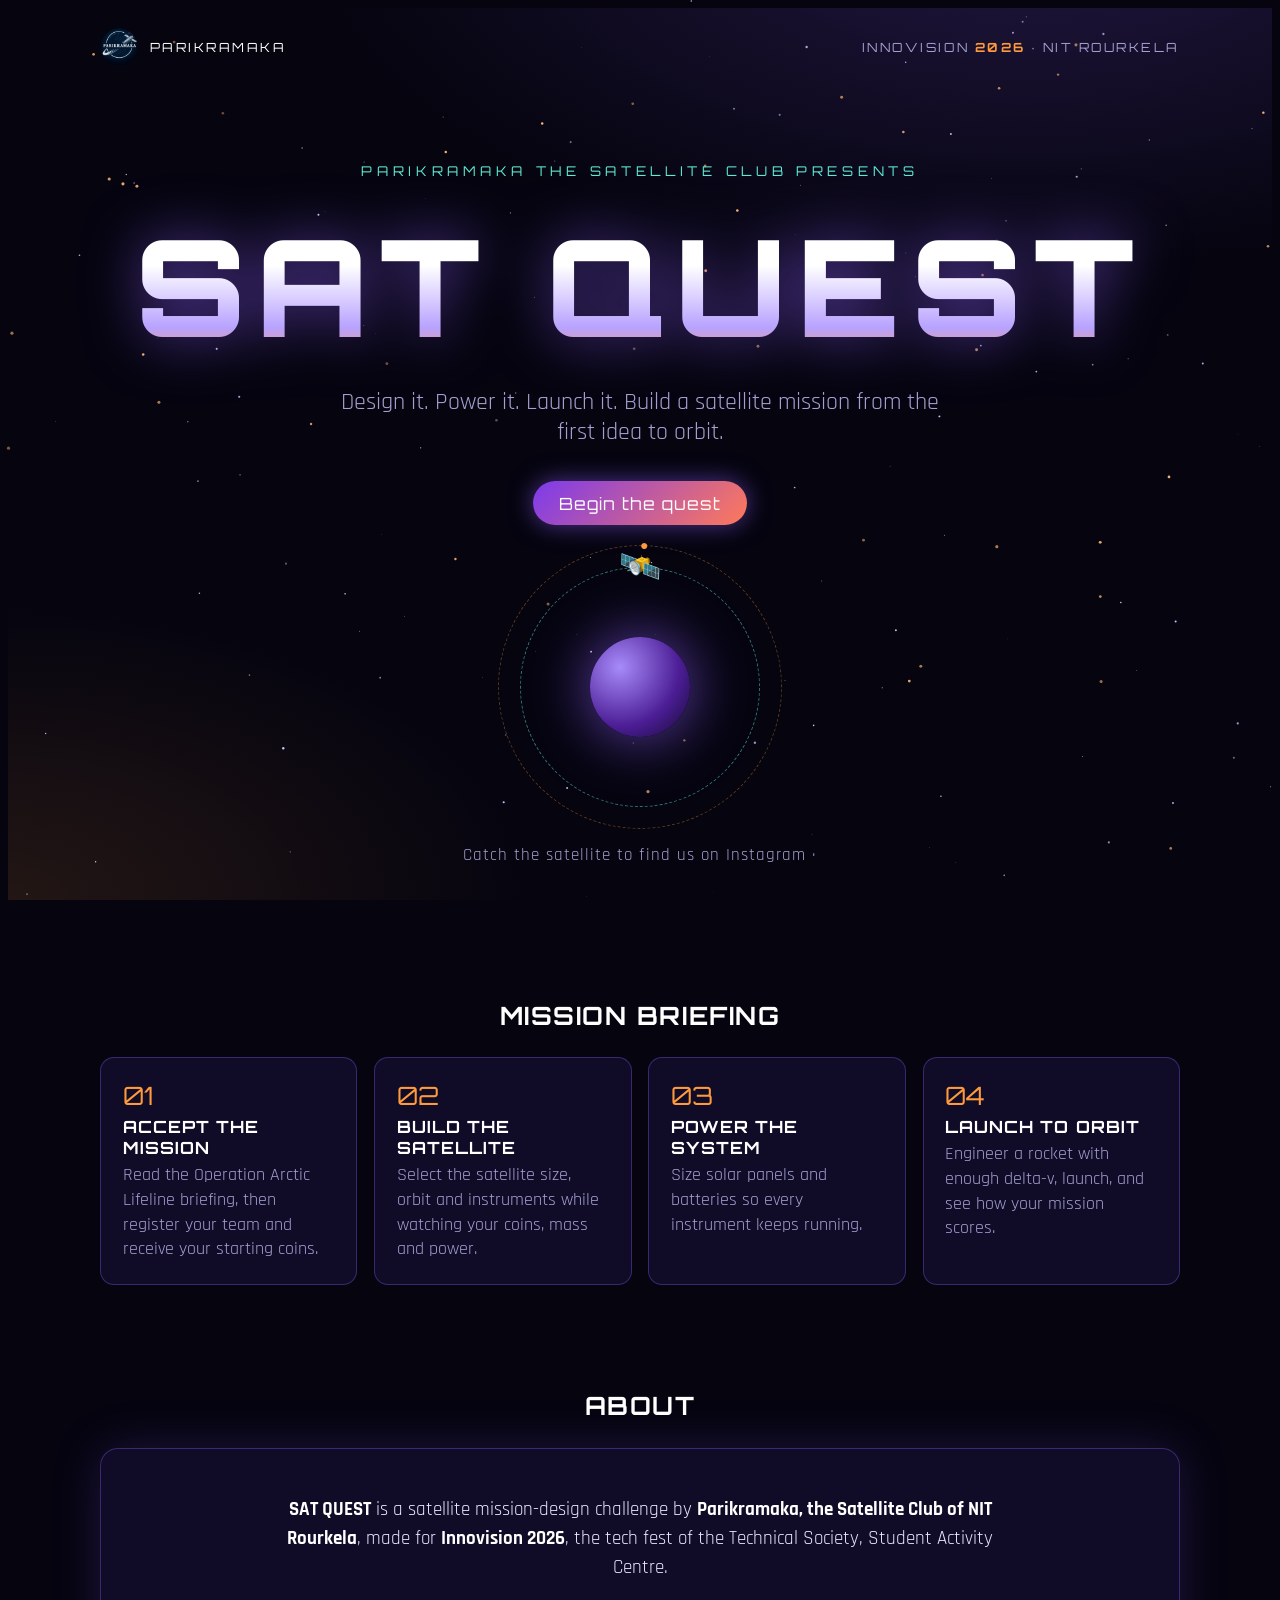
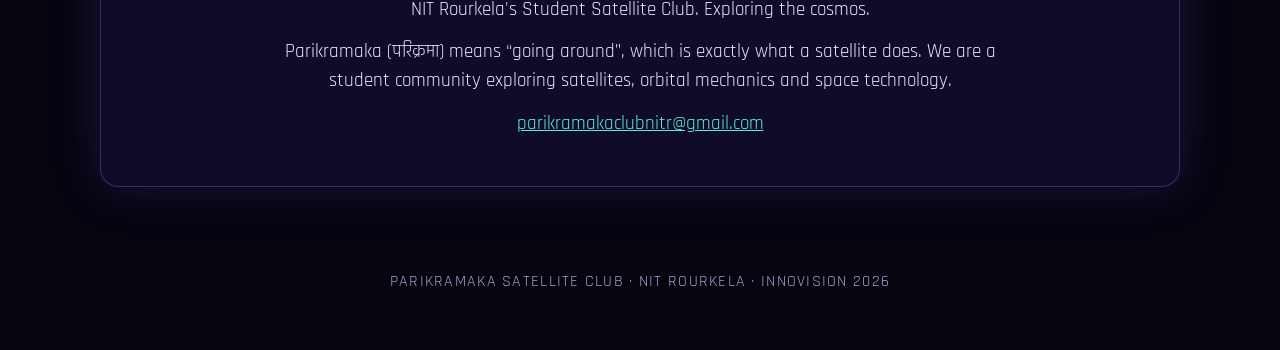
==== commit ad963652: "Update index.html" ====
--- a/index.html
+++ b/index.html
@@ -79,7 +79,7 @@
     <div class="sq-orbit">
       <div class="ring r2"></div>
       <div class="ring" id="ring"><a class="sat" id="sat" href="https://www.instagram.com/parikramaka_nitr/" target="_blank" rel="noopener" aria-label="Parikramaka on Instagram">🛰️</a></div>
-      <a class="planet" id="planet" href="https://github.com/himanshupradhann" target="_blank" rel="noopener" aria-label="GitHub"></a>
+      <a class="planet" id="planet" href="https://github.com/parikramaka" target="_blank" rel="noopener" aria-label="GitHub"></a>
     </div>
     <p class="sq-hint" id="hint">Catch the satellite to find us on Instagram &middot;</p>
     </section>
